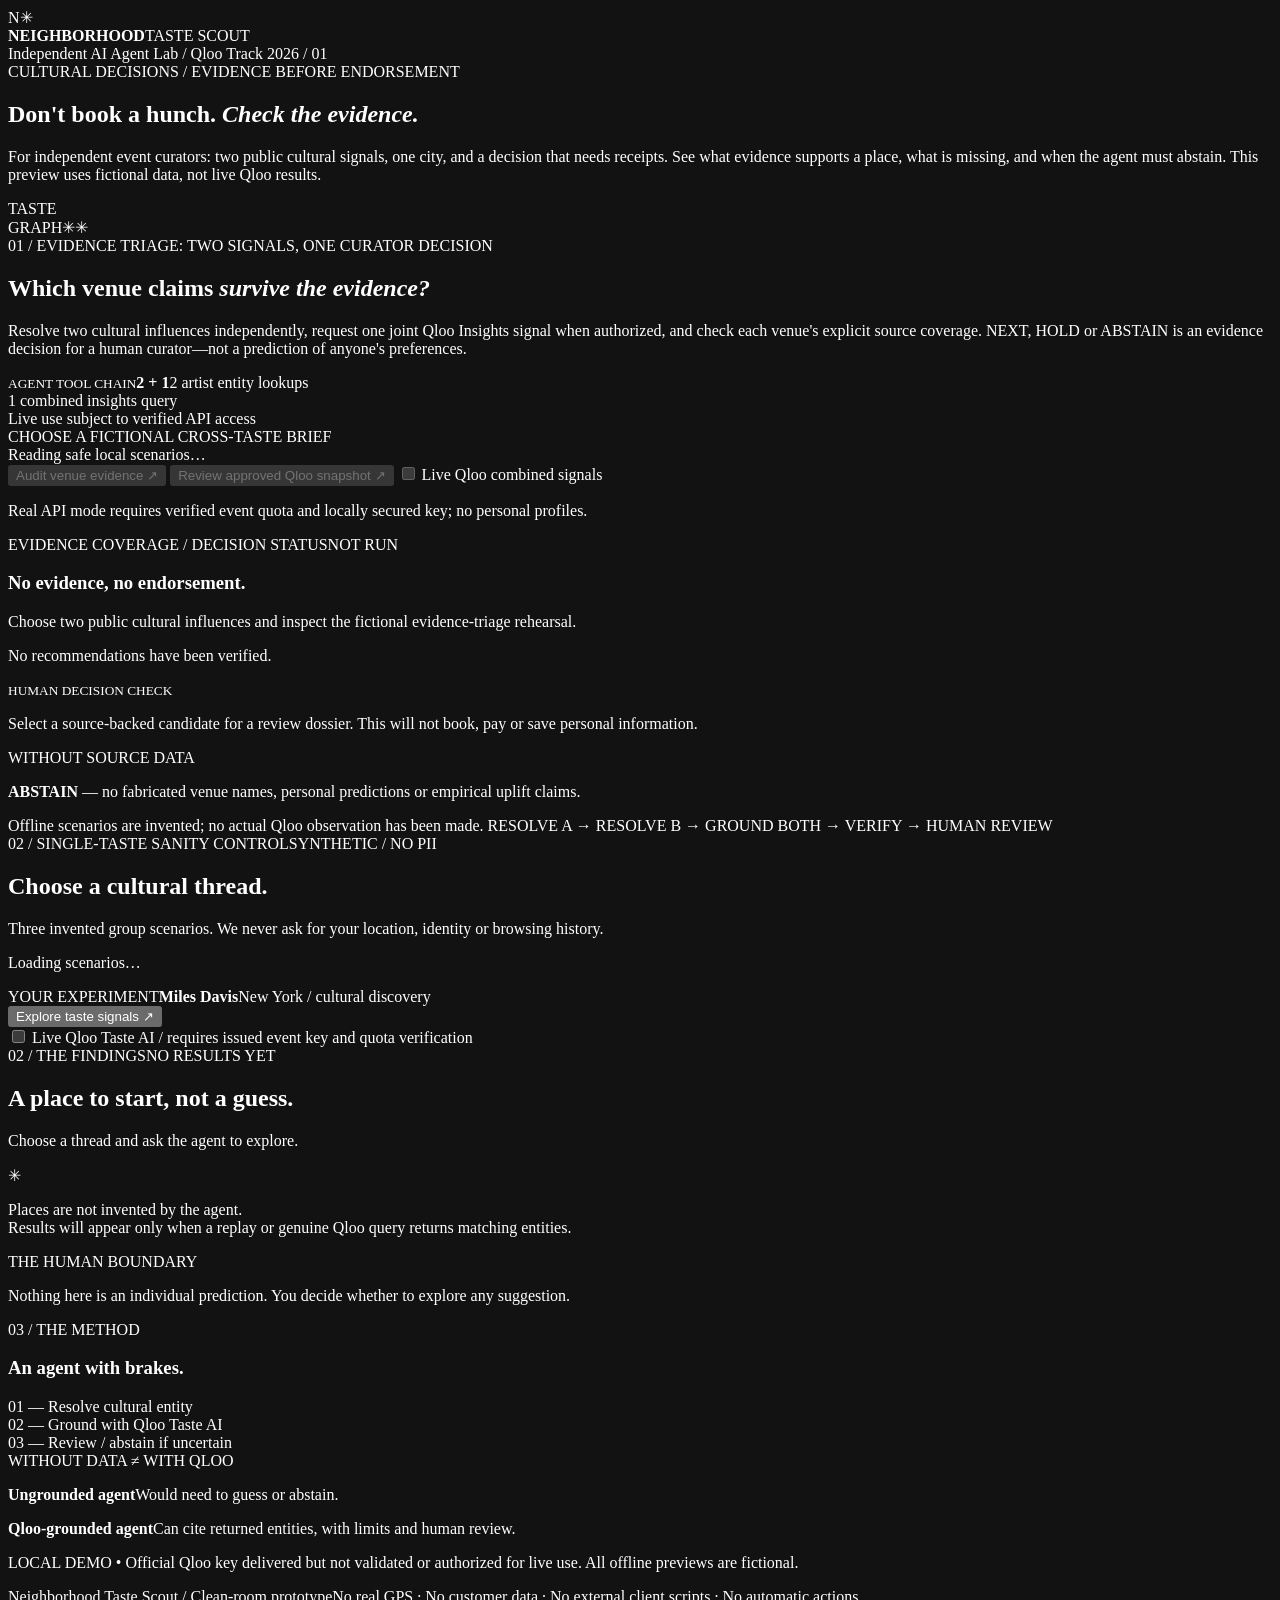
==== web/index.html @ 41edaea9 "Initial original Qloo source-only release candidate under MIT" ====
<!doctype html>
<html lang="en">
<head>
  <meta charset="utf-8"/>
  <meta name="viewport" content="width=device-width, initial-scale=1"/>
  <meta name="color-scheme" content="dark"/>
  <title>Neighborhood Taste Scout | Qloo Agentic Prototype</title>
  <link href="/styles.css" rel="stylesheet"/>
  <script defer src="/app.js"></script>
</head>
<body>
  <div class="app">
    <header class="top">
      <div class="identity"><span class="glyph">N<span>✳</span></span><div><strong>NEIGHBORHOOD</strong><span>TASTE SCOUT</span></div></div>
      <div class="right-meta"><span class="tiny-dot"></span> Independent AI Agent Lab / Qloo Track <span class="divider"></span><span class="protocol">2026 / 01</span></div>
    </header>
    <main>
      <section class="hero">
        <div class="hero-copy"><span class="kicker">CULTURAL DECISIONS / EVIDENCE BEFORE ENDORSEMENT</span>
          <h1>Don't book a hunch. <em>Check the evidence.</em></h1>
          <p>For independent event curators: two public cultural signals, one city, and a decision that needs receipts. See what evidence supports a place, what is missing, and when the agent must abstain. This preview uses fictional data, not live Qloo results.</p>
        </div>
        <div class="hero-art" aria-hidden="true"><span class="orbit orbit-a"></span><span class="orbit orbit-b"></span><span class="orb-core">TASTE<br/>GRAPH</span><span class="hero-star s1">✳</span><span class="hero-star s2">✳</span></div>
      </section>
<section class="bridge-workshop" id="bridge-workshop" aria-label="Dual cultural interest planning">
        <div class="bridge-intro">
          <div><span class="index">01 / EVIDENCE TRIAGE: TWO SIGNALS, ONE CURATOR DECISION</span>
            <h2>Which venue claims <em>survive the evidence?</em></h2>
            <p>Resolve two cultural influences independently, request one joint Qloo Insights signal when authorized, and check each venue's explicit source coverage. NEXT, HOLD or ABSTAIN is an evidence decision for a human curator—not a prediction of anyone's preferences.</p>
          </div>
          <div class="bridge-tally"><small>AGENT TOOL CHAIN</small><strong>2 + 1</strong><span>2 artist entity lookups<br/>1 combined insights query<br/>Live use subject to verified API access</span></div>
        </div>
        <div class="bridge-body">
          <div class="bridge-selector">
            <span class="mini-label">CHOOSE A FICTIONAL CROSS-TASTE BRIEF</span>
            <div id="bridge-options" class="bridge-options"><span class="muted">Reading safe local scenarios…</span></div>
            <div class="bridge-actions">
              <button id="bridge-run" type="button" disabled>Audit venue evidence <span>↗</span></button>
              <button id="bridge-snapshot" type="button" disabled>Review approved Qloo snapshot <span>↗</span></button>
              <label class="bridge-live"><input type="checkbox" id="bridge-live" disabled/> Live Qloo combined signals</label>
            </div>
            <p class="bridge-hint" id="bridge-hint">Real API mode requires verified event quota and locally secured key; no personal profiles.</p>
          </div>
          <div class="bridge-findings">
            <div class="bridge-result-head"><span class="mini-label">EVIDENCE COVERAGE / DECISION STATUS</span><span id="bridge-provenance" class="bridge-provenance">NOT RUN</span></div>
            <h3 id="bridge-title">No evidence, no endorsement.</h3>
            <p id="bridge-subtitle">Choose two public cultural influences and inspect the fictional evidence-triage rehearsal.</p>
            <details id="bridge-source-chain" class="bridge-source-chain" hidden>
              <summary>Inspect both input artist entity IDs and the Insights source chain</summary>
              <div id="bridge-source-chain-details"></div>
            </details>
            <div class="bridge-result-list" id="bridge-result-list"><p class="muted">No recommendations have been verified.</p></div>
            <aside id="bridge-decision-note" class="bridge-decision-note" aria-live="polite"><small>HUMAN DECISION CHECK</small><p>Select a source-backed candidate for a review dossier. This will not book, pay or save personal information.</p></aside>
            <div class="bridge-controls"><span>WITHOUT SOURCE DATA</span><p><strong>ABSTAIN</strong> — no fabricated venue names, personal predictions or empirical uplift claims.</p></div>
          </div>
        </div>
        <div class="bridge-evidence-bar">
          <span id="bridge-source-status">Offline scenarios are invented; no actual Qloo observation has been made.</span>
          <span id="bridge-steps">RESOLVE A → RESOLVE B → GROUND BOTH → VERIFY → HUMAN REVIEW</span>
        </div>
      </section>
      <div class="workspace">
        <section class="panel brief-panel">
          <div class="panel-top"><span class="index">02 / SINGLE-TASTE SANITY CONTROL</span><span class="line"></span><span class="recorded">SYNTHETIC / NO PII</span></div>
          <h2>Choose a cultural thread.</h2>
          <p class="sub">Three invented group scenarios. We never ask for your location, identity or browsing history.</p>
          <div class="scene-list" id="scenes"><p class="muted">Loading scenarios…</p></div>
          <div class="brief-footer">
            <div><span class="mini-label">YOUR EXPERIMENT</span><strong id="brief-artist">Miles Davis</strong><span id="brief-city">New York / cultural discovery</span></div>
            <button type="button" id="run">Explore taste signals <span>↗</span></button>
          </div>
          <div class="toggle-line"><label><input type="checkbox" id="live"/> Live Qloo Taste AI <span id="provider-hint">/ requires issued event key and quota verification</span></label></div>
        </section>
        <section class="panel findings-panel">
          <div class="panel-top"><span class="index">02 / THE FINDINGS</span><span class="line"></span><span id="provenance" class="recorded">NO RESULTS YET</span></div>
          <div class="findings-lead"><h2 id="results-title">A place to start, not a guess.</h2><p id="results-sub">Choose a thread and ask the agent to explore.</p></div>
          <div id="places" class="results-placeholder"><span class="big-asterisk">✳</span><p>Places are not invented by the agent.<br/>Results will appear only when a replay or genuine Qloo query returns matching entities.</p></div>
          <div class="review"><span>THE HUMAN BOUNDARY</span><p id="review">Nothing here is an individual prediction. You decide whether to explore any suggestion.</p></div>
        </section>
      </div>
            <section class="bottom">
        <div class="method"><div><span class="index">03 / THE METHOD</span><h3>An agent with brakes.</h3></div><div class="timeline" id="timeline"><div>01 — Resolve cultural entity</div><div>02 — Ground with Qloo Taste AI</div><div>03 — Review / abstain if uncertain</div></div></div>
        <div class="comparison"><span class="index">WITHOUT DATA ≠ WITH QLOO</span><p><strong>Ungrounded agent</strong><span>Would need to guess or abstain.</span></p><p><strong>Qloo-grounded agent</strong><span>Can cite returned entities, with limits and human review.</span></p></div>
      </section>
      <p class="status" id="status" role="status" aria-live="polite">LOCAL DEMO • Official Qloo key delivered but not validated or authorized for live use. All offline previews are fictional.</p>
    </main>
    <footer><span>Neighborhood Taste Scout / Clean-room prototype</span><span>No real GPS · No customer data · No external client scripts · No automatic actions</span></footer>
  </div>
</body>
</html>
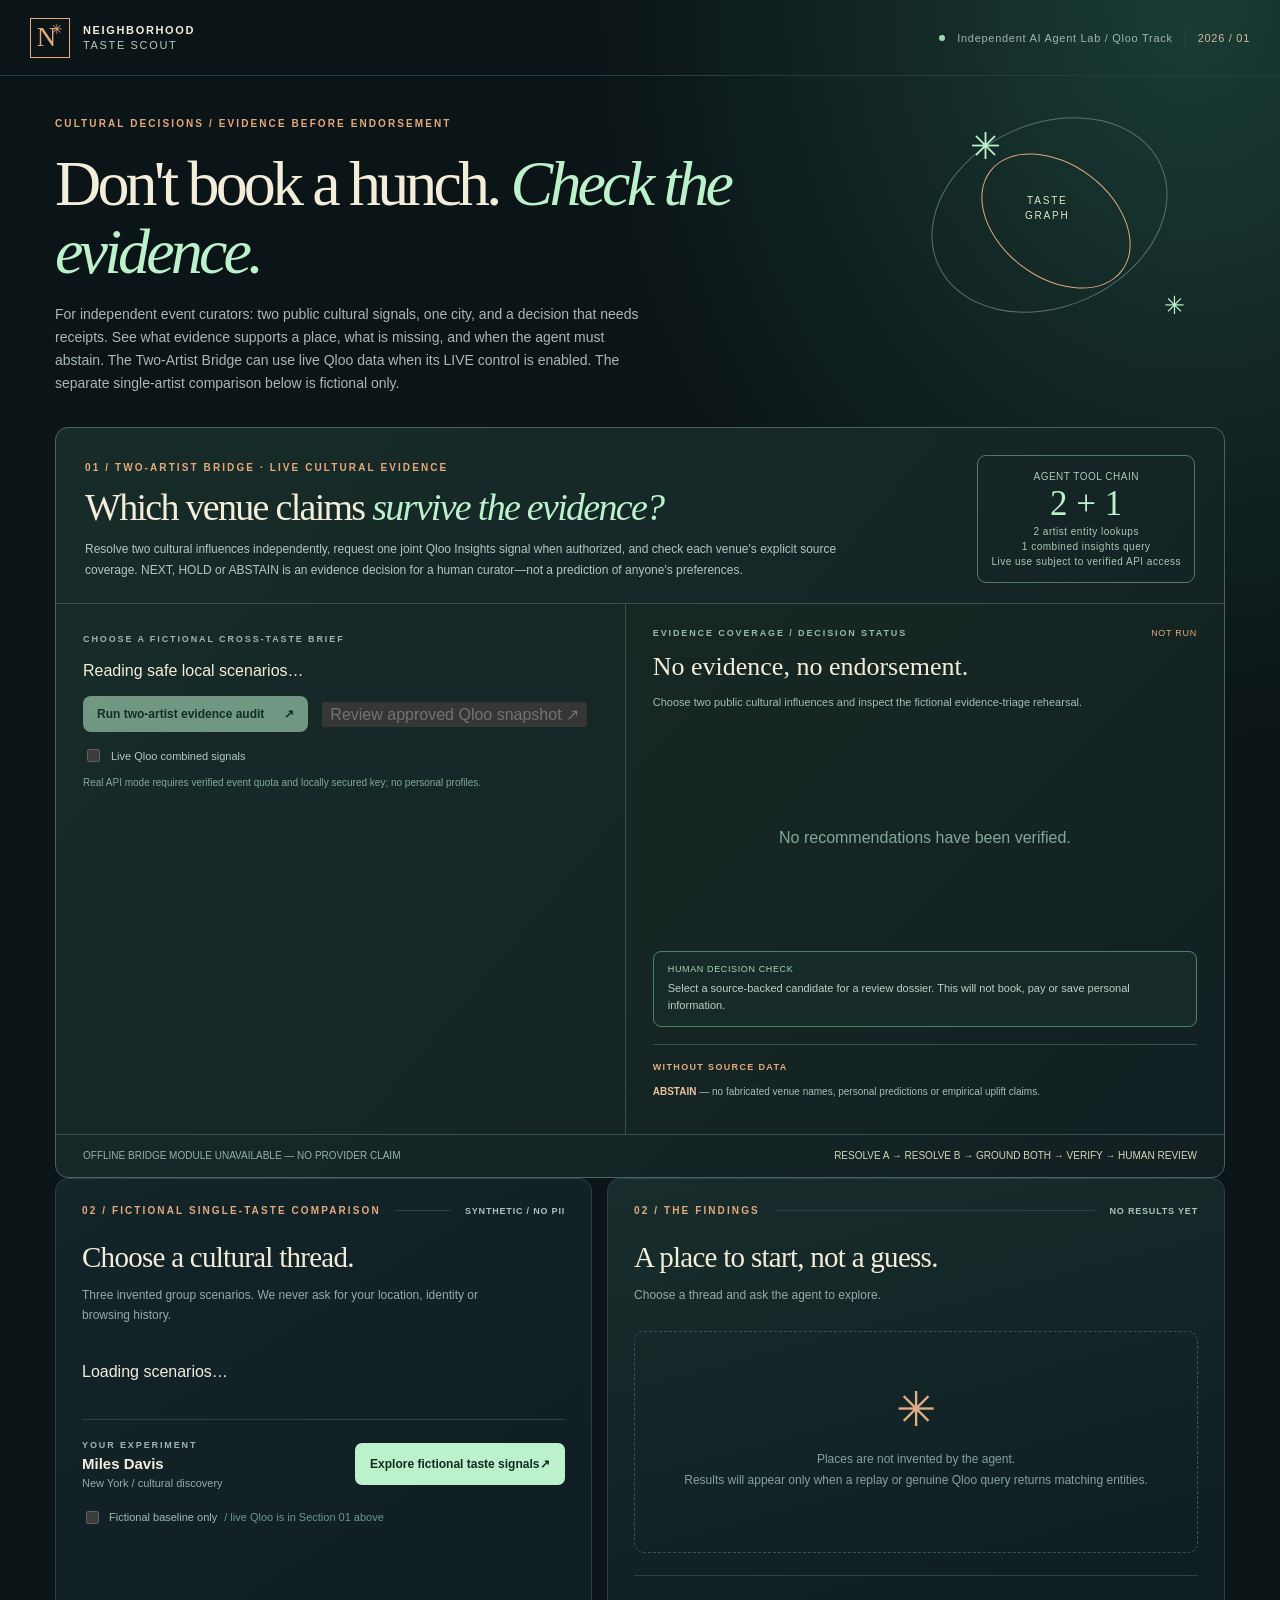
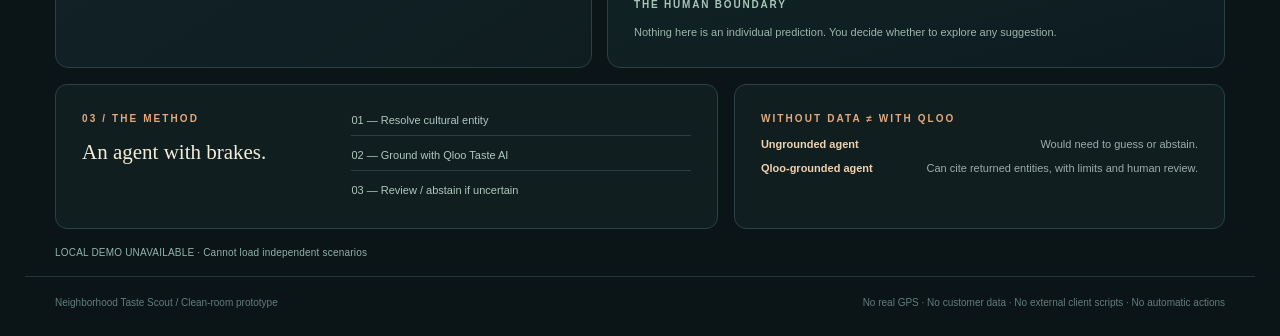
==== commit 31037100: "Make live Two-Artist Bridge discoverable and distinguish fictional baseline" ====
--- a/web/index.html
+++ b/web/index.html
@@ -18,13 +18,13 @@
       <section class="hero">
         <div class="hero-copy"><span class="kicker">CULTURAL DECISIONS / EVIDENCE BEFORE ENDORSEMENT</span>
           <h1>Don't book a hunch. <em>Check the evidence.</em></h1>
-          <p>For independent event curators: two public cultural signals, one city, and a decision that needs receipts. See what evidence supports a place, what is missing, and when the agent must abstain. This preview uses fictional data, not live Qloo results.</p>
+          <p>For independent event curators: two public cultural signals, one city, and a decision that needs receipts. See what evidence supports a place, what is missing, and when the agent must abstain. The Two-Artist Bridge can use live Qloo data when its LIVE control is enabled. The separate single-artist comparison below is fictional only.</p>
         </div>
         <div class="hero-art" aria-hidden="true"><span class="orbit orbit-a"></span><span class="orbit orbit-b"></span><span class="orb-core">TASTE<br/>GRAPH</span><span class="hero-star s1">✳</span><span class="hero-star s2">✳</span></div>
       </section>
-<section class="bridge-workshop" id="bridge-workshop" aria-label="Dual cultural interest planning">
+<section class="bridge-workshop" id="bridge-workshop" aria-label="Two-Artist Bridge: live Qloo cultural evidence audit">
         <div class="bridge-intro">
-          <div><span class="index">01 / EVIDENCE TRIAGE: TWO SIGNALS, ONE CURATOR DECISION</span>
+          <div><span class="index">01 / TWO-ARTIST BRIDGE · LIVE CULTURAL EVIDENCE</span>
             <h2>Which venue claims <em>survive the evidence?</em></h2>
             <p>Resolve two cultural influences independently, request one joint Qloo Insights signal when authorized, and check each venue's explicit source coverage. NEXT, HOLD or ABSTAIN is an evidence decision for a human curator—not a prediction of anyone's preferences.</p>
           </div>
@@ -35,7 +35,7 @@
             <span class="mini-label">CHOOSE A FICTIONAL CROSS-TASTE BRIEF</span>
             <div id="bridge-options" class="bridge-options"><span class="muted">Reading safe local scenarios…</span></div>
             <div class="bridge-actions">
-              <button id="bridge-run" type="button" disabled>Audit venue evidence <span>↗</span></button>
+              <button id="bridge-run" type="button" disabled>Run two-artist evidence audit <span>↗</span></button>
               <button id="bridge-snapshot" type="button" disabled>Review approved Qloo snapshot <span>↗</span></button>
               <label class="bridge-live"><input type="checkbox" id="bridge-live" disabled/> Live Qloo combined signals</label>
             </div>
@@ -55,21 +55,21 @@
           </div>
         </div>
         <div class="bridge-evidence-bar">
-          <span id="bridge-source-status">Offline scenarios are invented; no actual Qloo observation has been made.</span>
+          <span id="bridge-source-status">NOT RUN · LIVE mode makes fresh Qloo requests when available; fictional mode is labeled.</span>
           <span id="bridge-steps">RESOLVE A → RESOLVE B → GROUND BOTH → VERIFY → HUMAN REVIEW</span>
         </div>
       </section>
       <div class="workspace">
         <section class="panel brief-panel">
-          <div class="panel-top"><span class="index">02 / SINGLE-TASTE SANITY CONTROL</span><span class="line"></span><span class="recorded">SYNTHETIC / NO PII</span></div>
+          <div class="panel-top"><span class="index">02 / FICTIONAL SINGLE-TASTE COMPARISON</span><span class="line"></span><span class="recorded">SYNTHETIC / NO PII</span></div>
           <h2>Choose a cultural thread.</h2>
           <p class="sub">Three invented group scenarios. We never ask for your location, identity or browsing history.</p>
           <div class="scene-list" id="scenes"><p class="muted">Loading scenarios…</p></div>
           <div class="brief-footer">
             <div><span class="mini-label">YOUR EXPERIMENT</span><strong id="brief-artist">Miles Davis</strong><span id="brief-city">New York / cultural discovery</span></div>
-            <button type="button" id="run">Explore taste signals <span>↗</span></button>
+            <button type="button" id="run">Explore fictional taste signals <span>↗</span></button>
           </div>
-          <div class="toggle-line"><label><input type="checkbox" id="live"/> Live Qloo Taste AI <span id="provider-hint">/ requires issued event key and quota verification</span></label></div>
+          <div class="toggle-line"><label><input type="checkbox" id="live" disabled/> Fictional baseline only <span id="provider-hint">/ live Qloo is in Section 01 above</span></label></div>
         </section>
         <section class="panel findings-panel">
           <div class="panel-top"><span class="index">02 / THE FINDINGS</span><span class="line"></span><span id="provenance" class="recorded">NO RESULTS YET</span></div>
@@ -82,7 +82,7 @@
         <div class="method"><div><span class="index">03 / THE METHOD</span><h3>An agent with brakes.</h3></div><div class="timeline" id="timeline"><div>01 — Resolve cultural entity</div><div>02 — Ground with Qloo Taste AI</div><div>03 — Review / abstain if uncertain</div></div></div>
         <div class="comparison"><span class="index">WITHOUT DATA ≠ WITH QLOO</span><p><strong>Ungrounded agent</strong><span>Would need to guess or abstain.</span></p><p><strong>Qloo-grounded agent</strong><span>Can cite returned entities, with limits and human review.</span></p></div>
       </section>
-      <p class="status" id="status" role="status" aria-live="polite">LOCAL DEMO • Official Qloo key delivered but not validated or authorized for live use. All offline previews are fictional.</p>
+      <p class="status" id="status" role="status" aria-live="polite">INITIALIZING · Section 01 checks LIVE Qloo access; Section 02 is fictional only.</p>
     </main>
     <footer><span>Neighborhood Taste Scout / Clean-room prototype</span><span>No real GPS · No customer data · No external client scripts · No automatic actions</span></footer>
   </div>
--- a/styles.css
+++ b/styles.css
@@ -0,0 +1,85 @@
+:root{color-scheme:dark;--bg:#0b1416;--panel:#102022;--line:#284246;--cream:#f4edda;--muted:#96a9a7;--coral:#e4a97d;--mint:#bbf1cb;font-family:Inter,-apple-system,BlinkMacSystemFont,"Segoe UI",sans-serif;color:var(--cream);background:var(--bg)}*{box-sizing:border-box}body{margin:0;background:radial-gradient(ellipse 58% 48% at 93% 0%,#1a3c35,transparent 80%),var(--bg)}button,input{font:inherit}.app{min-height:100vh;display:flex;flex-direction:column}.top{height:76px;border-bottom:1px solid #263d3e;display:flex;align-items:center;justify-content:space-between;padding:0 max(calc((100vw - 1230px)/2),30px)}.identity{display:flex;gap:13px;align-items:center}.glyph{width:40px;height:40px;border:1px solid var(--coral);color:var(--coral);display:flex;align-items:center;justify-content:center;font-family:Georgia,serif;font-size:27px}.glyph span{font-size:14px;margin-left:-5px;margin-top:-17px}.identity div{display:flex;flex-direction:column;font-size:11px;line-height:1.3;letter-spacing:.15em}.identity div span{color:#b7ccba}.right-meta{font-size:11px;letter-spacing:.065em;color:#a1b5b2;display:flex;align-items:center;gap:12px}.tiny-dot{width:6px;height:6px;background:#9cddad;border-radius:50%}.divider{width:1px;height:20px;background:var(--line)}.protocol{color:#d7b99b}main{max-width:1230px;margin:0 auto;width:100%;padding:37px 30px 18px;flex:1}.hero{position:relative;display:flex;justify-content:space-between;min-height:224px;overflow:hidden}.hero-copy{max-width:750px;position:relative;z-index:2}.kicker,.index,.recorded,.mini-label{font-size:10px;font-weight:750;letter-spacing:.21em}.kicker{color:var(--coral)}h1{font-family:Georgia,serif;font-weight:400;font-size:clamp(43px,5vw,72px);line-height:1.07;letter-spacing:-.06em;margin:19px 0 16px}h1 em{color:var(--mint);font-style:italic}.hero p{color:#a8b9b5;font-size:14px;line-height:1.65;max-width:600px}.hero-art{width:280px;height:214px;position:relative;margin:0 30px 0 0;flex-shrink:0}.orbit{position:absolute;border:1px solid #537469;border-radius:50%;transform:rotate(-24deg)}.orbit-a{top:10px;left:12px;width:245px;height:184px}.orbit-b{top:51px;left:58px;width:166px;height:114px;transform:rotate(37deg);border-color:var(--coral)}.orb-core{position:absolute;top:80px;left:110px;font-size:10px;letter-spacing:.18em;line-height:1.5;text-align:center;color:#e8e3c4}.hero-star{position:absolute;color:var(--mint)}.s1{font-size:37px;top:12px;left:55px}.s2{font-size:25px;right:10px;bottom:7px}.workspace{display:grid;grid-template-columns:.93fr 1.07fr;gap:15px}.panel{border:1px solid var(--line);background:linear-gradient(148deg,#132529,#0f1d21);border-radius:13px;padding:26px;min-height:465px}.panel-top{display:flex;align-items:center;gap:14px}.index{color:var(--coral);white-space:nowrap}.panel-top .line{height:1px;background:var(--line);flex:1}.recorded{color:#a5c6b7;font-size:9px;letter-spacing:.09em;white-space:nowrap}.panel h2{font-family:Georgia,serif;font-weight:400;letter-spacing:-.025em;font-size:29px;margin:25px 0 8px}.sub,.findings-lead p{font-size:12px;line-height:1.6;color:var(--muted);max-width:440px}.scene-list{display:grid;gap:9px;margin-top:22px}.scene{background:#172b2c;border:1px solid #31504f;border-radius:8px;display:grid;grid-template-columns:38px 1fr 22px;gap:12px;align-items:center;text-align:left;padding:12px 14px;cursor:pointer;color:var(--cream);transition:border-color .12s,background .12s}.scene:hover,.scene[aria-pressed=true]{border-color:#d7ac7d;background:#263534}.scene .number{color:var(--coral);font-size:11px;letter-spacing:.08em}.scene .body{display:flex;flex-direction:column;gap:5px}.scene .name{font-size:13px;font-weight:650}.scene .context{font-size:11px;color:#a9bfba}.scene .arrow{font-size:19px;color:#d9b188}.brief-footer{border-top:1px solid var(--line);margin-top:22px;padding-top:20px;display:flex;justify-content:space-between;gap:18px;align-items:center}.brief-footer>div{display:flex;flex-direction:column;gap:5px;min-width:0}.mini-label{color:#9db7ad;font-size:9px}.brief-footer strong{font-size:15px}.brief-footer>div>span:last-child{font-size:11px;color:var(--muted)}#run{background:var(--mint);border:0;padding:14px 15px;border-radius:7px;color:#152b24;font-size:12px;font-weight:800;min-width:210px;display:flex;justify-content:space-between;cursor:pointer}#run:disabled{opacity:.6;cursor:wait}.toggle-line{margin-top:19px;color:#9dbbb4;font-size:11px}.toggle-line label{display:flex;flex-wrap:wrap;gap:7px;align-items:center;cursor:pointer}.toggle-line input{accent-color:var(--mint)}#provider-hint{color:#6c9790}.findings-panel{background:linear-gradient(165deg,#172d2b,#0d1b20)}.findings-lead h2{margin-bottom:9px}.results-placeholder{min-height:222px;display:flex;flex-direction:column;align-items:center;justify-content:center;color:#83a29d;text-align:center;border:1px dashed #3b5352;border-radius:10px;margin:25px 0 22px;padding:24px}.big-asterisk{font-size:48px;color:#e0ae86}.results-placeholder p{font-size:12px;line-height:1.7}.places-list{margin-top:20px;display:flex;flex-direction:column;gap:8px;min-height:220px}.place{padding:13px 16px;display:flex;align-items:start;gap:16px;background:#213536;border:1px solid #355352;border-radius:7px}.place .rank{font-family:Georgia,serif;font-size:24px;color:#e5b88c}.place .details{flex:1}.place h4{margin:2px 0 6px;font-size:13px;font-weight:650}.place p{margin:0;color:#a7c0b9;font-size:11px;line-height:1.4}.place .id{font-size:9px;color:#638d81;word-break:break-all;margin-top:6px;letter-spacing:.05em}.review{border-top:1px solid var(--line);padding-top:18px;color:#a6c6b7}.review>span{font-size:10px;font-weight:800;letter-spacing:.18em}.review p{font-size:11px;color:#9fb5ad;line-height:1.65;margin-bottom:0}.bottom{display:grid;grid-template-columns:1.35fr 1fr;gap:16px;margin-top:16px}.method,.comparison{border:1px solid var(--line);padding:23px 26px;border-radius:12px;background:#101e20}.method{display:grid;grid-template-columns:1fr 1.35fr;gap:18px}.method h3{font-size:21px;line-height:1.2;font-family:Georgia,serif;font-weight:400;margin:14px 0}.timeline{display:grid;gap:7px}.timeline div{border-bottom:1px solid #294043;font-size:11px;color:#b0c7bd;padding:6px 0 9px}.timeline div:last-child{border-bottom:0}.comparison p{margin:12px 0 5px;display:flex;justify-content:space-between;gap:14px;font-size:11px}.comparison strong{color:#f0d2ae}.comparison p span{color:#9badab;text-align:right}.status{color:#91b4aa;font-size:10px;letter-spacing:.02em;margin:18px 0 0}footer{max-width:1230px;width:100%;margin:0 auto;padding:20px 30px 28px;border-top:1px solid #1d3636;display:flex;justify-content:space-between;gap:20px;color:#617e7c;font-size:10px}@media(max-width:1000px){.hero-art{width:210px;margin-right:0}.workspace{grid-template-columns:1fr}.bottom{grid-template-columns:1fr}}@media(max-width:630px){.top{padding:0 18px;height:66px}.right-meta{display:none}main{padding:23px 14px 18px}.hero{min-height:210px}.hero-art{position:absolute;right:-120px;top:16px;opacity:.45}.hero h1{font-size:44px;max-width:400px}.hero p{font-size:12px}.panel{padding:20px}.brief-footer{flex-direction:column;align-items:stretch}#run{width:100%}.method{grid-template-columns:1fr}.comparison p{flex-wrap:wrap}.comparison p span{text-align:left}footer{padding:17px 17px 24px;flex-wrap:wrap}}
+
+/* Independent two-taste agent section: entirely local, no remote assets. */
+.bridge-workshop{margin-top:18px;border:1px solid #47655c;border-radius:13px;overflow:hidden;background:linear-gradient(130deg,#172c29,#132022)}
+.bridge-intro{padding:27px 29px 20px;border-bottom:1px solid #39514c;display:flex;gap:30px;justify-content:space-between;align-items:center}
+.bridge-intro h2{font-family:Georgia,serif;font-size:clamp(25px,3vw,38px);font-weight:400;letter-spacing:-.045em;margin:10px 0}
+.bridge-intro h2 em{font-style:italic;color:var(--mint)}
+.bridge-intro p{max-width:760px;color:#b2c7be;font-size:12px;line-height:1.75;margin:0}
+.bridge-tally{min-width:164px;text-align:center;border:1px solid #53796b;border-radius:9px;padding:13px}
+.bridge-tally small,.bridge-tally span{display:block;color:#a9c9b4;font-size:10px;line-height:1.5;letter-spacing:.05em}
+.bridge-tally strong{display:block;color:var(--mint);font-family:Georgia,serif;font-size:35px;font-weight:400}
+.bridge-body{display:grid;grid-template-columns:1fr 1.05fr;gap:0}
+.bridge-selector{padding:24px 27px;border-right:1px solid #39514c}
+.bridge-options{display:grid;gap:9px;margin-top:16px}
+.bridge-choice{border:1px solid #355951;border-radius:9px;padding:12px 14px;color:var(--cream);background:#152926;text-align:left;cursor:pointer;display:flex;flex-direction:column;gap:4px}
+.bridge-choice:hover,.bridge-choice[aria-pressed=true]{border-color:var(--coral);background:#2a3730}
+.bridge-choice strong{font-size:12px}.bridge-choice small{font-size:10px;color:#9eb9b0;line-height:1.4}
+.bridge-actions{margin:16px 0 10px;display:flex;align-items:center;gap:14px;flex-wrap:wrap}
+#bridge-run{border:0;background:var(--mint);color:#123025;border-radius:8px;padding:11px 14px;font-size:12px;font-weight:800;cursor:pointer;display:flex;align-items:center;gap:20px}
+#bridge-run:disabled{opacity:.55;cursor:wait}
+.bridge-live{font-size:11px;color:#adcbc0;display:flex;align-items:center;gap:8px}
+.bridge-live input{accent-color:var(--mint)}
+.bridge-hint{font-size:10px;color:#83a99a;line-height:1.6}
+.bridge-findings{padding:24px 27px;background:linear-gradient(135deg,#172823,#112123)}
+.bridge-result-head{display:flex;align-items:center;justify-content:space-between;gap:10px}
+.bridge-provenance{font-size:9px;color:var(--coral);letter-spacing:.08em}
+.bridge-findings h3{font-family:Georgia,serif;font-weight:400;font-size:26px;margin:14px 0 9px}
+.bridge-findings>p{font-size:11px;color:#a4bdb4;line-height:1.65;min-height:32px}
+.bridge-result-list{display:flex;flex-direction:column;gap:8px;min-height:200px;margin:13px 0}
+.bridge-result-list>.muted{margin:auto;color:#85a89b}
+.bridge-place{display:grid;grid-template-columns:26px 1fr;gap:10px;padding:11px 12px;border:1px solid #31534b;border-radius:7px;background:#1a302c}
+.bridge-rank{font-family:Georgia,serif;font-size:23px;color:var(--coral)}
+.bridge-place-body{min-width:0;display:flex;flex-direction:column;gap:5px}
+.bridge-place-name{font-size:12px;color:var(--cream)}.bridge-place-id{font-size:9px;color:#8ea8a0;overflow-wrap:anywhere}
+.bridge-place-explain{font-size:10px;color:var(--mint)}.bridge-place-missing{font-size:10px;color:#bcb4a6}
+.bridge-controls{border-top:1px solid #39514c;padding-top:11px}.bridge-controls>span{font-size:9px;font-weight:750;letter-spacing:.15em;color:var(--coral)}
+.bridge-controls p{font-size:10px;color:#a6bdb3;line-height:1.6}
+.bridge-controls strong{color:#e8c2a1}
+.bridge-evidence-bar{border-top:1px solid #39514c;padding:13px 27px;display:flex;justify-content:space-between;gap:18px;color:#94b2a6;font-size:10px;line-height:1.6}
+#bridge-steps{text-align:right;color:#d4d5b8}
+@media(max-width:850px){.bridge-intro{align-items:flex-start}.bridge-tally{min-width:130px}.bridge-body{grid-template-columns:1fr}.bridge-selector{border-right:0;border-bottom:1px solid #39514c}.bridge-evidence-bar{flex-wrap:wrap}#bridge-steps{text-align:left}}
+@media(max-width:560px){.bridge-intro{padding:22px;flex-direction:column}.bridge-tally{width:100%}.bridge-selector,.bridge-findings{padding:21px}.bridge-evidence-bar{padding:13px 20px}}
+
+/* Independent real-browser 390px regression: prevent min-content grid overflow. */
+@media(max-width:630px){
+  .workspace{grid-template-columns:minmax(0,1fr)}
+  .workspace>.panel{min-width:0;max-width:100%}
+  .panel-top{flex-wrap:wrap;gap:8px}
+  .panel-top .index,.panel-top .recorded{white-space:normal;overflow-wrap:anywhere;line-height:1.5}
+  .panel-top .line{min-width:12px}
+  .scene-list,.scene,.scene .body,.brief-footer>div{min-width:0}
+  .bridge-body,.bridge-selector,.bridge-findings{min-width:0}
+}
+
+/* A source-bound, human-owned decision note; never a booking or payout. */
+.bridge-review-button{margin-top:6px;background:transparent;color:#c4e9d3;
+  border:1px solid #547a65;border-radius:5px;max-width:max-content;
+  font:inherit;font-size:10px;padding:6px 9px;cursor:pointer}
+.bridge-review-button:hover{border-color:#f2b59d;color:#fff}
+.bridge-decision-note{background:#162b28;border:1px solid #527f67;
+  border-radius:8px;padding:12px 14px;display:flex;flex-direction:column;
+  gap:6px;margin:9px 0 17px;min-width:0}
+.bridge-decision-note small{font-size:9px;letter-spacing:.07em;color:#a5d7b6}
+.bridge-decision-note strong{font-size:13px;color:#f3eadb}
+.bridge-decision-note p{font-size:11px;color:#b9d1c4;line-height:1.55;
+  margin:0;overflow-wrap:anywhere}
+.bridge-decision-note .bridge-note-verify{color:#f0c0a4}
+
+/* Source evidence inspection, distinct from unsupported group-preference claims. */
+.bridge-source-chain{margin:12px 0 9px;border:1px solid #416759;border-radius:8px;background:#10251f}
+.bridge-source-chain[hidden]{display:none}
+.bridge-source-chain summary{font-size:11px;font-weight:650;color:#c0eecb;cursor:pointer;padding:11px 13px;line-height:1.55}
+.bridge-source-chain[open] summary{border-bottom:1px solid #416759}
+#bridge-source-chain-details{display:grid;gap:8px;padding:10px 13px}
+.bridge-chain-row{font-size:10px!important;color:#afcfc0!important;line-height:1.55!important;overflow-wrap:anywhere;margin:0!important;min-height:0!important}
+.bridge-place-coverage{display:block;color:#e7c6a1;font-size:11px;font-weight:600;line-height:1.6}
+.bridge-place-decision{display:block;color:#c7e8cf;font-size:11px;font-weight:650;line-height:1.65;
+  background:#18382d;border-left:3px solid #6aa98b;padding:6px 10px;overflow-wrap:anywhere}
+@media(max-width:560px){
+ .bridge-source-chain summary{font-size:12px;line-height:1.6}
+ .bridge-chain-row{font-size:11px!important}
+ .bridge-place-coverage,.bridge-place-explain,.bridge-place-missing{font-size:12px;line-height:1.6}
+}
+
+.offline-banner{background:#173932;color:#d8f5e8;border-bottom:1px solid #587d68;padding:13px 28px;font-size:12px;line-height:1.6}
